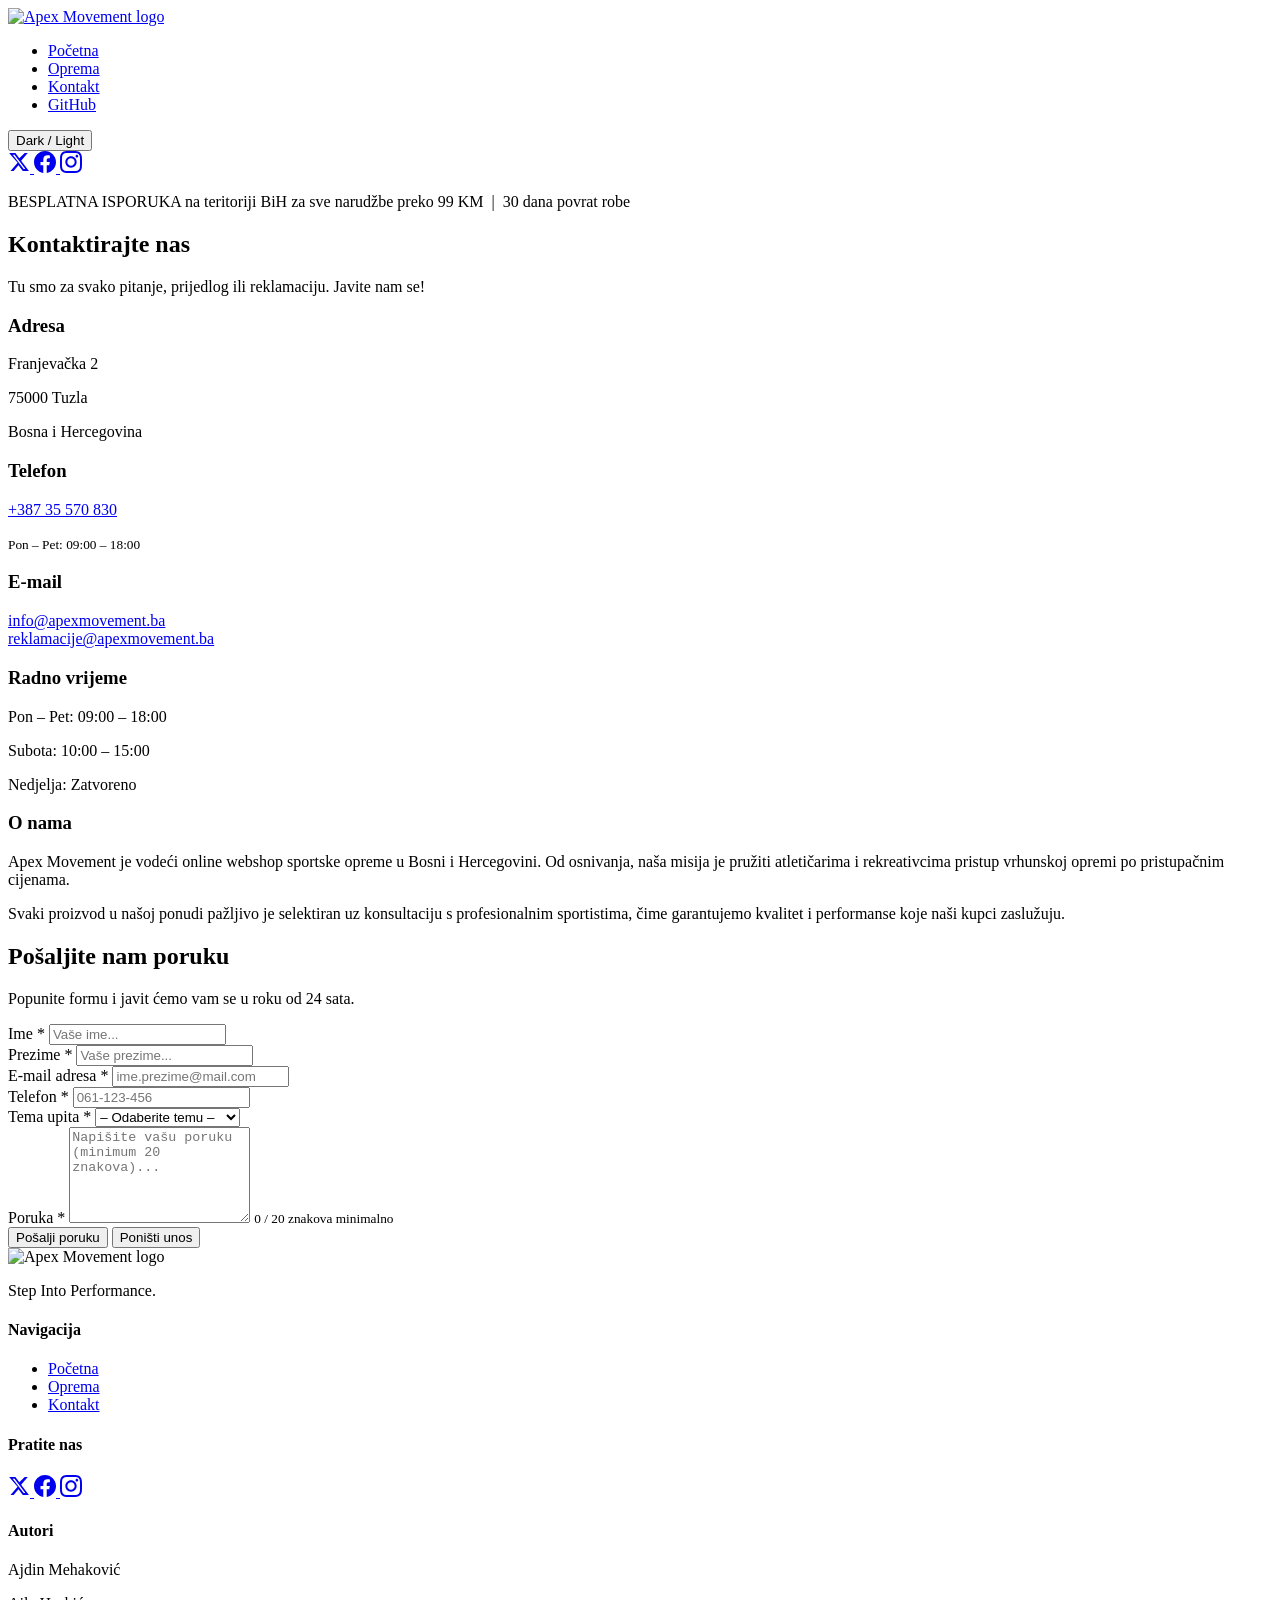
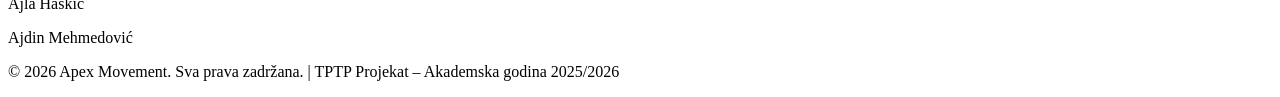
==== kontakt.html @ 9905484f "dodana kontakt stranica, ubacio sam footer, forma koja ce se rijesiti js-om, info panel" ====
<!DOCTYPE html>
<html lang="bs">
  <head>
    <meta charset="UTF-8" />
    <meta name="viewport" content="width=device-width, initial-scale=1.0" />
    <title>Kontakt – Apex Movement</title>
    <link rel="stylesheet" href="css/tptpstil.css" />
    <link href="https://fonts.googleapis.com/css2?family=Barlow+Condensed:wght@400;600;700;900&family=Barlow:wght@300;400;500&display=swap" rel="stylesheet" />
  </head>
  <body>

    <!-- ===== HEADER ===== -->
<header class="zaglavlje">
  <div class="logo">
    <a href="index.html">
      <img src="slike/logo_apex.png" alt="Apex Movement logo" />
    </a>
  </div>
  <nav class="glavni-meni" aria-label="Glavna navigacija">
    <ul>
      <li><a href="index.html">Početna</a></li>
      <li><a href="sadrzaj.html">Oprema</a></li>
      <li><a href="kontakt.html" class="aktivan">Kontakt</a></li>
      <li><a href="https://github.com/username/GrupaX-TPTP-2026" target="_blank" rel="noopener" class="github-link">GitHub</a></li>
    </ul>
  </nav>
  <div class="zaglavlje-desno">
    <button id="dark-mode-toggle" aria-label="Prebaci tamni/svjetli mod">Dark / Light</button>
    <div class="social">
  <a href="https://twitter.com" target="_blank" rel="noopener" aria-label="Twitter">
    <svg width="22" height="22" viewBox="0 0 24 24" fill="currentColor"><path d="M18.244 2.25h3.308l-7.227 8.26 8.502 11.24H16.17l-4.714-6.231-5.401 6.231H2.744l7.733-8.835L1.254 2.25H8.08l4.259 5.629L18.244 2.25zm-1.161 17.52h1.833L7.084 4.126H5.117z"/></svg>
  </a>
  <a href="https://www.facebook.com" target="_blank" rel="noopener" aria-label="Facebook">
    <svg width="22" height="22" viewBox="0 0 24 24" fill="currentColor"><path d="M24 12.073C24 5.405 18.627 0 12 0S0 5.405 0 12.073C0 18.1 4.388 23.094 10.125 24v-8.437H7.078v-3.49h3.047V9.41c0-3.025 1.792-4.697 4.533-4.697 1.312 0 2.686.236 2.686.236v2.97h-1.513c-1.491 0-1.956.93-1.956 1.886v2.267h3.328l-.532 3.49h-2.796V24C19.612 23.094 24 18.1 24 12.073z"/></svg>
  </a>
  <a href="https://www.instagram.com" target="_blank" rel="noopener" aria-label="Instagram">
    <svg width="22" height="22" viewBox="0 0 24 24" fill="currentColor"><path d="M12 2.163c3.204 0 3.584.012 4.85.07 3.252.148 4.771 1.691 4.919 4.919.058 1.265.069 1.645.069 4.849 0 3.205-.012 3.584-.069 4.849-.149 3.225-1.664 4.771-4.919 4.919-1.266.058-1.644.07-4.85.07-3.204 0-3.584-.012-4.849-.07-3.26-.149-4.771-1.699-4.919-4.92-.058-1.265-.07-1.644-.07-4.849 0-3.204.013-3.583.07-4.849.149-3.227 1.664-4.771 4.919-4.919 1.266-.057 1.645-.069 4.849-.069zm0-2.163c-3.259 0-3.667.014-4.947.072-4.358.2-6.78 2.618-6.98 6.98-.059 1.281-.073 1.689-.073 4.948 0 3.259.014 3.668.072 4.948.2 4.358 2.618 6.78 6.98 6.98 1.281.058 1.689.072 4.948.072 3.259 0 3.668-.014 4.948-.072 4.354-.2 6.782-2.618 6.979-6.98.059-1.28.073-1.689.073-4.948 0-3.259-.014-3.667-.072-4.947-.196-4.354-2.617-6.78-6.979-6.98-1.281-.059-1.69-.073-4.949-.073zm0 5.838c-3.403 0-6.162 2.759-6.162 6.162s2.759 6.163 6.162 6.163 6.162-2.759 6.162-6.163c0-3.403-2.759-6.162-6.162-6.162zm0 10.162c-2.209 0-4-1.79-4-4 0-2.209 1.791-4 4-4s4 1.791 4 4c0 2.21-1.791 4-4 4zm6.406-11.845c-.796 0-1.441.645-1.441 1.44s.645 1.44 1.441 1.44c.795 0 1.439-.645 1.439-1.44s-.644-1.44-1.439-1.44z"/></svg>
  </a>
</div>
  </div>
</header>

    <div class="isporuka">
      <p>BESPLATNA ISPORUKA na teritoriji BiH za sve narudžbe preko 99 KM &nbsp;|&nbsp; 30 dana povrat robe</p>
    </div>

    <!-- ===== KONTAKT STRANICA ===== -->
    <main class="kontakt-main" aria-label="Kontakt stranica">

      <section class="kontakt-hero">
        <h1>Kontaktirajte nas</h1>
        <p>Tu smo za svako pitanje, prijedlog ili reklamaciju. Javite nam se!</p>
      </section>

      <div class="kontakt-sadrzaj">

        <!-- Info panel -->
        <aside class="kontakt-info" aria-label="Informacije o kontaktu">
          <div class="info-blok">
            <h3>Adresa</h3>
            <p>Franjevačka 2</p>
            <p>75000 Tuzla</p>
            <p>Bosna i Hercegovina</p>
          </div>
          <div class="info-blok">
            <h3>Telefon</h3>
            <p><a href="tel:+38735570830">+387 35 570 830</a></p>
            <p><small>Pon – Pet: 09:00 – 18:00</small></p>
          </div>
          <div class="info-blok">
            <h3>E-mail</h3>
            <a href="mailto:info@apexmovement.ba">info@apexmovement.ba</a><br />
            <a href="mailto:reklamacije@apexmovement.ba">reklamacije@apexmovement.ba</a>
          </div>
          <div class="info-blok">
            <h3>Radno vrijeme</h3>
            <p>Pon – Pet: 09:00 – 18:00</p>
            <p>Subota: 10:00 – 15:00</p>
            <p>Nedjelja: Zatvoreno</p>
          </div>

          <!-- O nama -->
          <div class="info-blok o-nama-blok">
            <h3>O nama</h3>
            <p>
              Apex Movement je vodeći online webshop sportske opreme u Bosni i Hercegovini. Od osnivanja, naša misija je pružiti atletičarima i rekreativcima pristup vrhunskoj opremi po pristupačnim cijenama.
            </p>
            <p>
              Svaki proizvod u našoj ponudi pažljivo je selektiran uz konsultaciju s profesionalnim sportistima, čime garantujemo kvalitet i performanse koje naši kupci zaslužuju.
            </p>
          </div>
        </aside>

        <!-- FORMA -->
        <section class="kontakt-forma-sekcija" aria-label="Kontakt forma">
          <h2>Pošaljite nam poruku</h2>
          <p>Popunite formu i javit ćemo vam se u roku od 24 sata.</p>

          <!-- Poruka o uspjehu (skrivena na početku) -->
          <div id="uspjesna-poruka" class="uspjesna-poruka" style="display:none;" role="alert" aria-live="polite">
            <span>✅</span>
            <p id="uspjesna-tekst"></p>
          </div>

          <div class="forma-wrapper">
            <!-- IME -->
            <div class="forma-polje">
              <label for="ime">Ime <span class="obavezno">*</span></label>
              <input
                type="text"
                id="ime"
                name="ime"
                placeholder="Vaše ime..."
                autocomplete="given-name"
              />
              <span class="greska-poruka" id="ime-greska" role="alert"></span>
            </div>

            <!-- PREZIME -->
            <div class="forma-polje">
              <label for="prezime">Prezime <span class="obavezno">*</span></label>
              <input
                type="text"
                id="prezime"
                name="prezime"
                placeholder="Vaše prezime..."
                autocomplete="family-name"
              />
              <span class="greska-poruka" id="prezime-greska" role="alert"></span>
            </div>

            <!-- EMAIL -->
            <div class="forma-polje">
              <label for="email">E-mail adresa <span class="obavezno">*</span></label>
              <input
                type="text"
                id="email"
                name="email"
                placeholder="ime.prezime@mail.com"
                autocomplete="email"
              />
              <span class="greska-poruka" id="email-greska" role="alert"></span>
            </div>

            <!-- TELEFON -->
            <div class="forma-polje">
              <label for="telefon">Telefon <span class="obavezno">*</span></label>
              <input
                type="text"
                id="telefon"
                name="telefon"
                placeholder="061-123-456"
                autocomplete="tel"
              />
              <span class="greska-poruka" id="telefon-greska" role="alert"></span>
            </div>

            <!-- DROPDOWN – TEMA UPITA -->
            <div class="forma-polje">
              <label for="tema">Tema upita <span class="obavezno">*</span></label>
              <select id="tema" name="tema">
                <option value="">– Odaberite temu –</option>
                <option value="narudzba">Pitanje o narudžbi</option>
                <option value="reklamacija">Reklamacija</option>
                <option value="dostava">Informacije o dostavi</option>
                <option value="povrat">Povrat robe</option>
                <option value="proizvod">Pitanje o proizvodu</option>
                <option value="ostalo">Ostalo</option>
              </select>
              <span class="greska-poruka" id="tema-greska" role="alert"></span>
            </div>

            <!-- TEXTAREA – PORUKA -->
            <div class="forma-polje forma-polje-full">
              <label for="poruka">Poruka <span class="obavezno">*</span></label>
              <textarea
                id="poruka"
                name="poruka"
                placeholder="Napišite vašu poruku (minimum 20 znakova)..."
                rows="6"
              ></textarea>
              <span class="greska-poruka" id="poruka-greska" role="alert"></span>
              <small id="poruka-brojac" class="poruka-brojac">0 / 20 znakova minimalno</small>
            </div>

            <!-- DUGMAD -->
            <div class="forma-dugmad">
              <button type="button" id="btn-posalji" class="btn-primarni">Pošalji poruku</button>
              <button type="button" id="btn-reset" class="btn-sekundarni">Poništi unos</button>
            </div>
          </div>
        </section>

      </div><!-- /kontakt-sadrzaj -->
    </main>

    <!-- ===== FOOTER ===== -->
    <footer class="podnozje">
      <div class="podnozje-sadrzaj">
        <div class="podnozje-logo">
          <img src="slike/logo_apex.png" alt="Apex Movement logo" />
          <p>Step Into Performance.</p>
        </div>
        <div class="podnozje-nav">
          <h4>Navigacija</h4>
          <ul>
            <li><a href="index.html">Početna</a></li>
            <li><a href="sadrzaj.html">Oprema</a></li>
            <li><a href="kontakt.html">Kontakt</a></li>
          </ul>
        </div>
        <div class="podnozje-social">
          <h4>Pratite nas</h4>
         <div class="social">
  <a href="https://twitter.com" target="_blank" rel="noopener" aria-label="Twitter">
    <svg width="22" height="22" viewBox="0 0 24 24" fill="currentColor"><path d="M18.244 2.25h3.308l-7.227 8.26 8.502 11.24H16.17l-4.714-6.231-5.401 6.231H2.744l7.733-8.835L1.254 2.25H8.08l4.259 5.629L18.244 2.25zm-1.161 17.52h1.833L7.084 4.126H5.117z"/></svg>
  </a>
  <a href="https://www.facebook.com" target="_blank" rel="noopener" aria-label="Facebook">
    <svg width="22" height="22" viewBox="0 0 24 24" fill="currentColor"><path d="M24 12.073C24 5.405 18.627 0 12 0S0 5.405 0 12.073C0 18.1 4.388 23.094 10.125 24v-8.437H7.078v-3.49h3.047V9.41c0-3.025 1.792-4.697 4.533-4.697 1.312 0 2.686.236 2.686.236v2.97h-1.513c-1.491 0-1.956.93-1.956 1.886v2.267h3.328l-.532 3.49h-2.796V24C19.612 23.094 24 18.1 24 12.073z"/></svg>
  </a>
  <a href="https://www.instagram.com" target="_blank" rel="noopener" aria-label="Instagram">
    <svg width="22" height="22" viewBox="0 0 24 24" fill="currentColor"><path d="M12 2.163c3.204 0 3.584.012 4.85.07 3.252.148 4.771 1.691 4.919 4.919.058 1.265.069 1.645.069 4.849 0 3.205-.012 3.584-.069 4.849-.149 3.225-1.664 4.771-4.919 4.919-1.266.058-1.644.07-4.85.07-3.204 0-3.584-.012-4.849-.07-3.26-.149-4.771-1.699-4.919-4.92-.058-1.265-.07-1.644-.07-4.849 0-3.204.013-3.583.07-4.849.149-3.227 1.664-4.771 4.919-4.919 1.266-.057 1.645-.069 4.849-.069zm0-2.163c-3.259 0-3.667.014-4.947.072-4.358.2-6.78 2.618-6.98 6.98-.059 1.281-.073 1.689-.073 4.948 0 3.259.014 3.668.072 4.948.2 4.358 2.618 6.78 6.98 6.98 1.281.058 1.689.072 4.948.072 3.259 0 3.668-.014 4.948-.072 4.354-.2 6.782-2.618 6.979-6.98.059-1.28.073-1.689.073-4.948 0-3.259-.014-3.667-.072-4.947-.196-4.354-2.617-6.78-6.979-6.98-1.281-.059-1.69-.073-4.949-.073zm0 5.838c-3.403 0-6.162 2.759-6.162 6.162s2.759 6.163 6.162 6.163 6.162-2.759 6.162-6.163c0-3.403-2.759-6.162-6.162-6.162zm0 10.162c-2.209 0-4-1.79-4-4 0-2.209 1.791-4 4-4s4 1.791 4 4c0 2.21-1.791 4-4 4zm6.406-11.845c-.796 0-1.441.645-1.441 1.44s.645 1.44 1.441 1.44c.795 0 1.439-.645 1.439-1.44s-.644-1.44-1.439-1.44z"/></svg>
  </a>
</div>
        </div>
       <div class="podnozje-autori">
          <h4>Autori</h4>
          <p>Ajdin Mehaković</p>
          <p>Ajla Haskić</p>
          <p>Ajdin Mehmedović</p>
        </div>
      </div>
      <div class="podnozje-bottom">
        <p>© 2026 Apex Movement. Sva prava zadržana. | TPTP Projekat – Akademska godina 2025/2026</p>
      </div>
    </footer>

    <script src="js/tptpskripte.js"></script>
  </body>
</html>
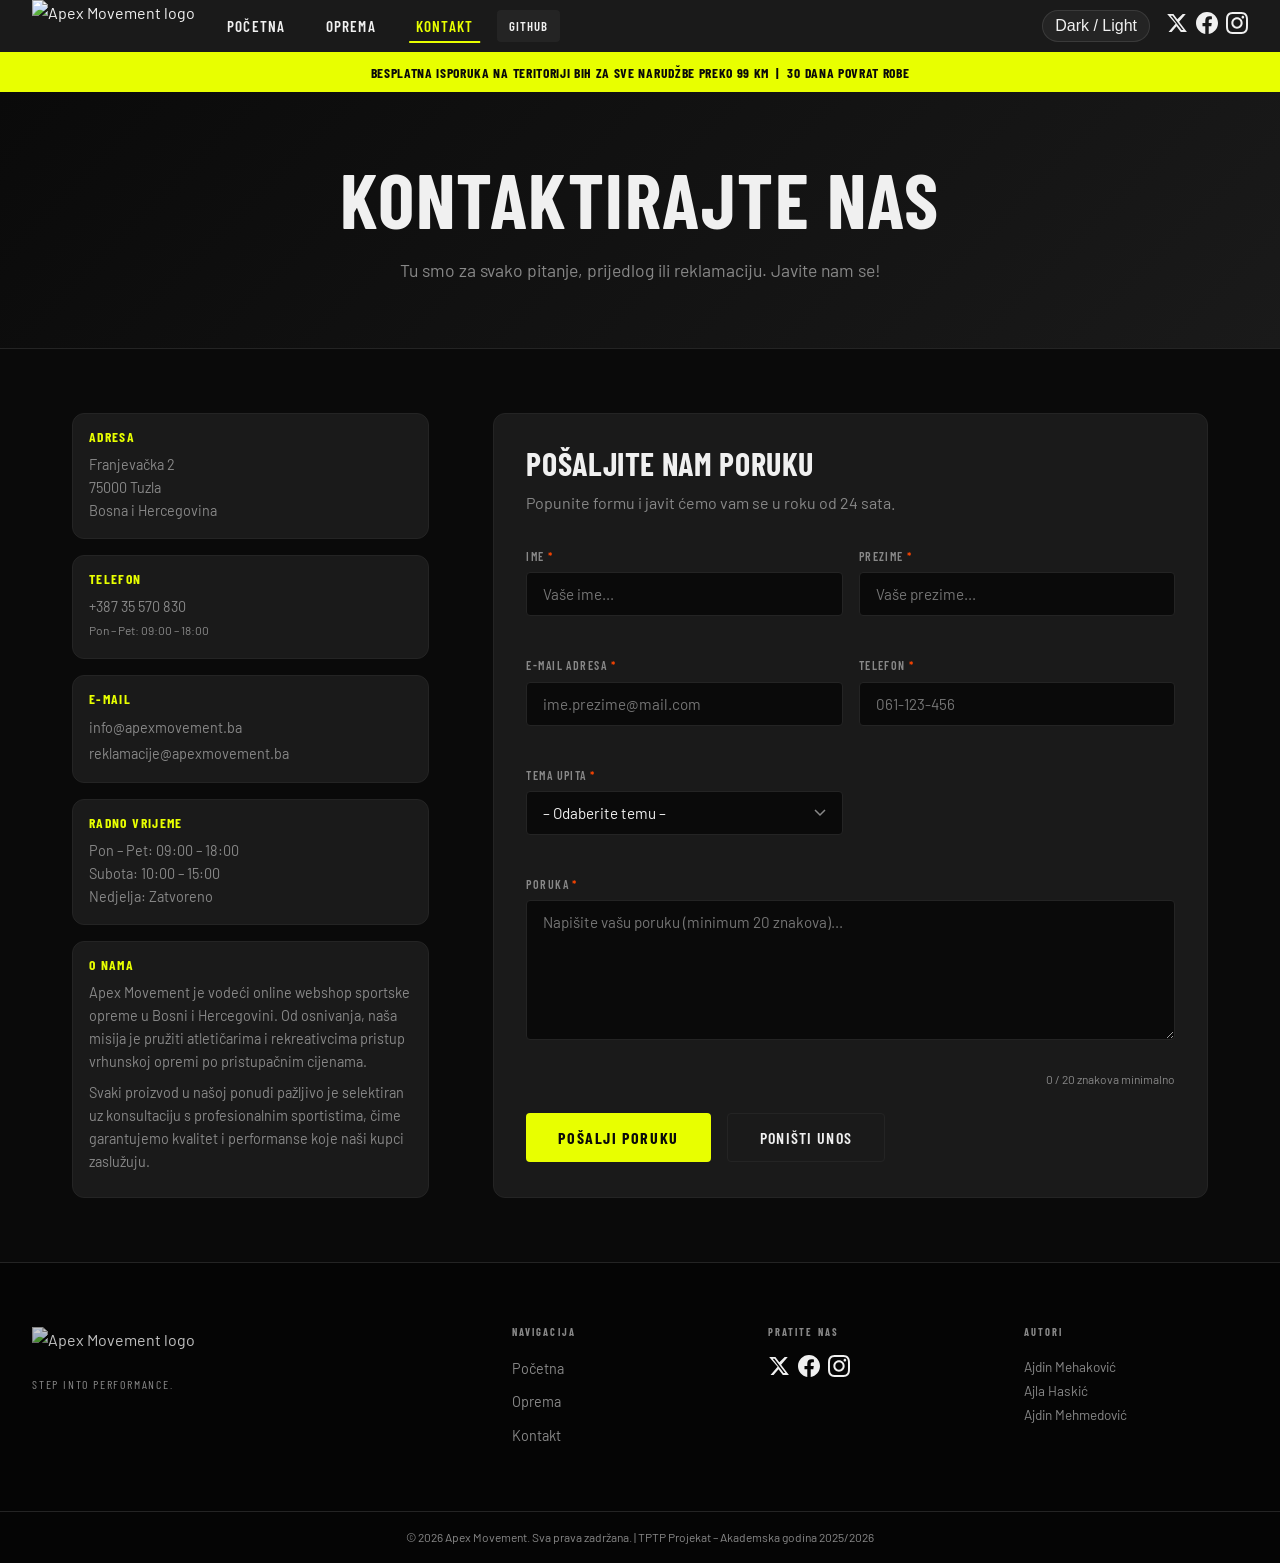
==== commit 19fefe8b: "dodan link na github repozitorij i popravljen link na kontatk page, zamijenjen kontakti u kontakt.ht" ====
--- a/kontakt.html
+++ b/kontakt.html
@@ -21,8 +21,9 @@
       <li><a href="index.html">Početna</a></li>
       <li><a href="sadrzaj.html">Oprema</a></li>
       <li><a href="kontakt.html" class="aktivan">Kontakt</a></li>
-      <li><a href="https://github.com/username/GrupaX-TPTP-2026" target="_blank" rel="noopener" class="github-link">GitHub</a></li>
-    </ul>
+      <li><a href="https://github.com/ajdinmehakovic-cpu/Grupa7_TPTP_projekat" target="_blank" rel="noopener"
+            class="github-link">GitHub</a></li>
+      </ul>
   </nav>
   <div class="zaglavlje-desno">
     <button id="dark-mode-toggle" aria-label="Prebaci tamni/svjetli mod">Dark / Light</button>
--- a/css/tptpstil.css
+++ b/css/tptpstil.css
@@ -0,0 +1,1580 @@
+/* =============================================
+   APEX MOVEMENT – tptpstil.css
+   Autor CSS-a: Ajla Haskić
+   ============================================= */
+
+/* ===== CSS VARIJABLE (Custom Properties) ===== */
+:root {
+  --boja-primarna: #e8ff00;
+  /* neonsko žuta – akcent */
+  --boja-tamna: #0a0a0a;
+  /* skoro crna – pozadina */
+  --boja-srednja: #1a1a1a;
+  /* tamno siva – kartice */
+  --boja-povrsina: #242424;
+  /* siva – border, elementi */
+  --boja-tekst: #f0f0f0;
+  /* skoro bijela – glavni tekst */
+  --boja-tekst-slabi: #888888;
+  /* siva – sekundarni tekst */
+  --boja-akcent2: #ff4500;
+  /* narandžasta – akcija, popust */
+  --boja-uspjeh: #22c55e;
+  /* zelena – uspješna poruka */
+  --boja-greska: #ef4444;
+  /* crvena – greška */
+
+  --font-naslov: 'Barlow Condensed', sans-serif;
+  --font-tekst: 'Barlow', sans-serif;
+
+  --razmak-mali: 8px;
+  --razmak-srednji: 16px;
+  --razmak-veliki: 32px;
+  --razmak-xlarge: 64px;
+
+  --radius: 4px;
+  --radius-veliki: 12px;
+  --tranzicija: 0.25s ease;
+  --sjena: 0 4px 24px rgba(0, 0, 0, 0.4);
+}
+
+/* ===== DARK MODE varijable (default je dark) ===== */
+/* Light mode se aktivira JS toggleom */
+body.light-mode {
+  --boja-tamna: #f5f5f0;
+  --boja-srednja: #ffffff;
+  --boja-povrsina: #e0e0d8;
+  --boja-tekst: #111111;
+  --boja-tekst-slabi: #555555;
+  --sjena: 0 4px 24px rgba(0, 0, 0, 0.1);
+}
+
+/* ===== RESET & BASE ===== */
+*,
+*::before,
+*::after {
+  box-sizing: border-box;
+  margin: 0;
+  padding: 0;
+}
+
+html {
+  scroll-behavior: smooth;
+  /* Smooth scroll za bookmark navigaciju */
+}
+
+body {
+  font-family: var(--font-tekst);
+  background-color: var(--boja-tamna);
+  color: var(--boja-tekst);
+  line-height: 1.6;
+  transition: background-color var(--tranzicija), color var(--tranzicija);
+}
+
+img {
+  max-width: 100%;
+  height: auto;
+  display: block;
+}
+
+a {
+  color: inherit;
+  text-decoration: none;
+}
+
+ul {
+  list-style: none;
+}
+
+h1,
+h2,
+h3,
+h4,
+h5,
+h6 {
+  font-family: var(--font-naslov);
+  line-height: 1.1;
+  text-transform: uppercase;
+  letter-spacing: 0.02em;
+}
+
+/* ===== LOADING ANIMACIJA ===== */
+@keyframes fadeInUp {
+  from {
+    opacity: 0;
+    transform: translateY(30px);
+  }
+
+  to {
+    opacity: 1;
+    transform: translateY(0);
+  }
+}
+
+@keyframes pulse {
+
+  0%,
+  100% {
+    opacity: 1;
+  }
+
+  50% {
+    opacity: 0.5;
+  }
+}
+
+@keyframes slideIn {
+  from {
+    transform: translateX(-100%);
+    opacity: 0;
+  }
+
+  to {
+    transform: translateX(0);
+    opacity: 1;
+  }
+}
+
+@keyframes brojacRast {
+  from {
+    transform: scale(0.8);
+    opacity: 0;
+  }
+
+  to {
+    transform: scale(1);
+    opacity: 1;
+  }
+}
+
+/* ===== HEADER / ZAGLAVLJE ===== */
+.zaglavlje {
+  background-color: var(--boja-srednja);
+  border-bottom: 2px solid var(--boja-primarna);
+  display: flex;
+  align-items: center;
+  justify-content: space-between;
+  padding: 0 var(--razmak-veliki);
+  position: sticky;
+  top: 0;
+  z-index: 100;
+  gap: var(--razmak-srednji);
+  transition: background-color var(--tranzicija);
+}
+
+.logo img {
+  height: 52px;
+  width: auto;
+  transition: transform var(--tranzicija);
+}
+
+.logo img:hover {
+  transform: scale(1.05);
+}
+
+/* ===== GLAVNA NAVIGACIJA ===== */
+.glavni-meni ul {
+  display: flex;
+  align-items: center;
+  gap: var(--razmak-mali);
+}
+
+.glavni-meni a {
+  font-family: var(--font-naslov);
+  font-size: 0.95rem;
+  font-weight: 600;
+  letter-spacing: 0.08em;
+  text-transform: uppercase;
+  padding: 8px 16px;
+  border-radius: var(--radius);
+  color: var(--boja-tekst);
+  transition: color var(--tranzicija), background-color var(--tranzicija);
+  position: relative;
+}
+
+.glavni-meni a::after {
+  content: '';
+  position: absolute;
+  bottom: 0;
+  left: 50%;
+  transform: translateX(-50%);
+  width: 0;
+  height: 2px;
+  background: var(--boja-primarna);
+  transition: width var(--tranzicija);
+}
+
+.glavni-meni a:hover::after,
+.glavni-meni a.aktivan::after {
+  width: 80%;
+}
+
+.glavni-meni a:hover {
+  color: var(--boja-primarna);
+}
+
+.glavni-meni a.aktivan {
+  color: var(--boja-primarna);
+}
+.github-link {
+  display: inline-flex; 
+  align-items: center;
+  gap: 6px;
+  background: var(--boja-povrsina, #333);
+  padding: 6px 12px !important;
+  border-radius: var(--radius, 8px) !important;
+  font-size: 0.8rem !important;
+  text-decoration: none !important; /* Skida podvlačenje */
+  color: inherit; /* Uzima boju teksta od roditelja */
+  cursor: pointer !important;
+  position: relative;
+  z-index: 10;
+}
+
+.github-link:hover {
+  background: var(--boja-primarna, #ffcc00) !important;
+  color: var(--boja-tamna, #000) !important;
+  transition: 0.3s; /* Da ljepše izgleda */
+}
+
+/* ===== ZAGLAVLJE DESNO (dark mode + social) ===== */
+.zaglavlje-desno {
+  display: flex;
+  align-items: center;
+  gap: var(--razmak-srednji);
+  margin-left: auto;
+}
+
+/* Dark mode toggle */
+#dark-mode-toggle {
+  background: var(--boja-povrsina);
+  border: 1px solid rgba(255, 255, 255, 0.1);
+  color: var(--boja-tekst);
+  padding: 6px 12px;
+  border-radius: 20px;
+  cursor: pointer;
+  font-size: 1rem;
+  transition: background var(--tranzicija), transform var(--tranzicija);
+  display: flex;
+  align-items: center;
+  gap: 4px;
+}
+
+#dark-mode-toggle:hover {
+  background: var(--boja-primarna);
+  transform: scale(1.05);
+}
+
+body:not(.light-mode) .ikona-sunce {
+  display: none;
+}
+
+body.light-mode .ikona-mjesec {
+  display: none;
+}
+
+.social {
+  display: flex;
+  align-items: center;
+  gap: 8px;
+}
+
+.social img {
+  width: 28px;
+  height: 28px;
+  object-fit: contain;
+  filter: grayscale(0.5);
+  transition: filter var(--tranzicija), transform var(--tranzicija);
+}
+
+.social img:hover {
+  filter: none;
+  transform: scale(1.15);
+}
+
+/* ===== ISPORUKA BANNER ===== */
+.isporuka {
+  background: var(--boja-primarna);
+  color: var(--boja-tamna);
+  text-align: center;
+  padding: 8px var(--razmak-veliki);
+  font-family: var(--font-naslov);
+  font-weight: 700;
+  font-size: 0.85rem;
+  letter-spacing: 0.05em;
+  text-transform: uppercase;
+}
+
+/* ===== HERO SEKCIJA ===== */
+.hero {
+  background: linear-gradient(135deg, var(--boja-tamna) 0%, #111111 60%, #1a1500 100%);
+  border-bottom: 1px solid var(--boja-povrsina);
+  padding: var(--razmak-xlarge) var(--razmak-veliki);
+  min-height: 420px;
+  display: flex;
+  align-items: center;
+  position: relative;
+  overflow: hidden;
+  animation: fadeInUp 0.8s ease both;
+}
+
+.hero::before {
+  content: 'APEX';
+  position: absolute;
+  right: -20px;
+  top: 50%;
+  transform: translateY(-50%);
+  font-family: var(--font-naslov);
+  font-size: 20rem;
+  font-weight: 900;
+  color: rgba(232, 255, 0, 0.04);
+  pointer-events: none;
+  user-select: none;
+  letter-spacing: -0.05em;
+}
+
+.hero-tag {
+  display: inline-block;
+  background: var(--boja-primarna);
+  color: var(--boja-tamna);
+  font-family: var(--font-naslov);
+  font-weight: 700;
+  font-size: 0.75rem;
+  letter-spacing: 0.15em;
+  text-transform: uppercase;
+  padding: 4px 12px;
+  border-radius: 2px;
+  margin-bottom: var(--razmak-srednji);
+}
+
+.hero h1 {
+  font-size: clamp(4rem, 10vw, 9rem);
+  font-weight: 900;
+  line-height: 0.9;
+  margin-bottom: var(--razmak-srednji);
+  color: var(--boja-tekst);
+}
+
+.hero h1 em {
+  color: var(--boja-primarna);
+  font-style: normal;
+  display: block;
+}
+
+.hero p {
+  color: var(--boja-tekst-slabi);
+  font-size: 1.1rem;
+  margin-bottom: var(--razmak-veliki);
+  max-width: 400px;
+}
+
+/* ===== DUGMAD ===== */
+.btn-primarni {
+  display: inline-block;
+  background: var(--boja-primarna);
+  color: var(--boja-tamna);
+  font-family: var(--font-naslov);
+  font-weight: 700;
+  font-size: 1rem;
+  letter-spacing: 0.1em;
+  text-transform: uppercase;
+  padding: 14px 32px;
+  border-radius: var(--radius);
+  border: none;
+  cursor: pointer;
+  transition: background var(--tranzicija), transform var(--tranzicija), box-shadow var(--tranzicija);
+}
+
+.btn-primarni:hover {
+  background: #d4e800;
+  transform: translateY(-2px);
+  box-shadow: 0 8px 24px rgba(232, 255, 0, 0.3);
+}
+
+.btn-sekundarni {
+  display: inline-block;
+  background: transparent;
+  color: var(--boja-tekst);
+  font-family: var(--font-naslov);
+  font-weight: 600;
+  font-size: 1rem;
+  letter-spacing: 0.08em;
+  text-transform: uppercase;
+  padding: 14px 32px;
+  border-radius: var(--radius);
+  border: 1px solid var(--boja-povrsina);
+  cursor: pointer;
+  transition: border-color var(--tranzicija), color var(--tranzicija), transform var(--tranzicija);
+}
+
+.btn-sekundarni:hover {
+  border-color: var(--boja-tekst-slabi);
+  color: var(--boja-primarna);
+  transform: translateY(-2px);
+}
+
+/* ===== GLAVNI SADRŽAJ LAYOUT (Flexbox) ===== */
+.glavni-sadrzaj {
+  display: flex;
+  gap: 0;
+  align-items: flex-start;
+  max-width: 1600px;
+  margin: 0 auto;
+}
+
+/* ===== SEKUNDARNA NAVIGACIJA (lijevo) ===== */
+.sekundarna-nav {
+  width: 220px;
+  min-width: 220px;
+  background: var(--boja-srednja);
+  border-right: 1px solid var(--boja-povrsina);
+  padding: var(--razmak-veliki) var(--razmak-srednji);
+  position: sticky;
+  top: 80px;
+  max-height: calc(100vh - 80px);
+  overflow-y: auto;
+}
+
+.sekundarna-nav h3 {
+  font-size: 0.7rem;
+  color: var(--boja-tekst-slabi);
+  letter-spacing: 0.2em;
+  margin-bottom: var(--razmak-srednji);
+  padding-bottom: 8px;
+  border-bottom: 1px solid var(--boja-povrsina);
+}
+
+.sekundarna-nav ul {
+  display: flex;
+  flex-direction: column;
+  gap: 4px;
+}
+
+/* Filter dugmad */
+.filter-btn {
+  width: 100%;
+  text-align: left;
+  background: transparent;
+  border: none;
+  color: var(--boja-tekst-slabi);
+  font-family: var(--font-tekst);
+  font-size: 0.9rem;
+  padding: 8px 12px;
+  border-radius: var(--radius);
+  cursor: pointer;
+  transition: background var(--tranzicija), color var(--tranzicija);
+  position: relative;
+}
+
+.filter-btn::before {
+  content: '';
+  position: absolute;
+  left: 0;
+  top: 50%;
+  transform: translateY(-50%);
+  width: 0;
+  height: 60%;
+  background: var(--boja-primarna);
+  border-radius: 0 2px 2px 0;
+  transition: width var(--tranzicija);
+}
+
+.filter-btn:hover {
+  background: var(--boja-povrsina);
+  color: var(--boja-tekst);
+}
+
+.filter-btn.aktivan-filter {
+  background: rgba(232, 255, 0, 0.1);
+  color: var(--boja-primarna);
+  font-weight: 600;
+}
+
+.filter-btn.aktivan-filter::before {
+  width: 3px;
+}
+
+/* Statistika box */
+.statistika-box {
+  margin-top: var(--razmak-veliki);
+  background: var(--boja-povrsina);
+  border-radius: var(--radius-veliki);
+  padding: var(--razmak-srednji);
+  text-align: center;
+}
+
+.statistika-box h4 {
+  font-size: 0.65rem;
+  color: var(--boja-tekst-slabi);
+  letter-spacing: 0.15em;
+  margin-bottom: var(--razmak-mali);
+  text-transform: uppercase;
+}
+
+.stat-brojac {
+  font-family: var(--font-naslov);
+  font-size: 2.5rem;
+  font-weight: 900;
+  color: var(--boja-primarna);
+  line-height: 1;
+  animation: brojacRast 0.5s ease both;
+}
+
+.stat-label {
+  font-size: 0.75rem;
+  color: var(--boja-tekst-slabi);
+  margin-bottom: var(--razmak-srednji);
+}
+
+.stat-item {
+  display: flex;
+  flex-direction: column;
+  margin-top: 8px;
+  padding-top: 8px;
+  border-top: 1px solid rgba(255, 255, 255, 0.05);
+}
+
+.stat-item span {
+  font-family: var(--font-naslov);
+  font-size: 1.4rem;
+  font-weight: 700;
+  color: var(--boja-tekst);
+}
+
+.stat-item small {
+  font-size: 0.7rem;
+  color: var(--boja-tekst-slabi);
+}
+
+/* ===== MAIN SADRŽAJ ===== */
+.main-sadrzaj {
+  flex: 1;
+  padding: var(--razmak-veliki);
+  min-width: 0;
+}
+
+.kartice-zaglavlje {
+  display: flex;
+  justify-content: space-between;
+  align-items: baseline;
+  margin-bottom: var(--razmak-veliki);
+}
+
+.kartice-zaglavlje h2 {
+  font-size: 2rem;
+}
+
+#broj-prikazanih {
+  font-size: 0.85rem;
+  color: var(--boja-tekst-slabi);
+}
+
+/* ===== KARTICE GRID (CSS Grid) ===== */
+.kartice-grid {
+  display: grid;
+  grid-template-columns: repeat(3, 1fr);
+  gap: var(--razmak-srednji);
+}
+
+/* ===== KARTICA ===== */
+.kartica {
+  background: var(--boja-srednja);
+  border: 1px solid var(--boja-povrsina);
+  border-radius: var(--radius-veliki);
+  overflow: hidden;
+  transition: transform var(--tranzicija), box-shadow var(--tranzicija), border-color var(--tranzicija);
+  animation: fadeInUp 0.4s ease both;
+}
+
+.kartica:hover {
+  transform: translateY(-6px);
+  box-shadow: var(--sjena), 0 0 0 1px var(--boja-primarna);
+  border-color: var(--boja-primarna);
+}
+
+.kartica-slika {
+  position: relative;
+  overflow: hidden;
+  aspect-ratio: 4/3;
+  background: var(--boja-povrsina);
+}
+
+.kartica-slika img {
+  width: 100%;
+  height: 100%;
+  object-fit: cover;
+  transition: transform 0.4s ease;
+}
+
+.kartica:hover .kartica-slika img {
+  transform: scale(1.05);
+}
+
+.kartica-badge {
+  position: absolute;
+  top: 10px;
+  left: 10px;
+  background: var(--boja-primarna);
+  color: var(--boja-tamna);
+  font-family: var(--font-naslov);
+  font-weight: 700;
+  font-size: 0.7rem;
+  letter-spacing: 0.1em;
+  text-transform: uppercase;
+  padding: 3px 8px;
+  border-radius: 2px;
+}
+
+.kartica-badge.badge-akcija {
+  background: var(--boja-akcent2);
+  color: white;
+}
+
+.kartica-info {
+  padding: var(--razmak-srednji);
+}
+
+.kartica-kategorija {
+  font-size: 0.7rem;
+  font-weight: 600;
+  letter-spacing: 0.15em;
+  text-transform: uppercase;
+  color: var(--boja-primarna);
+  display: block;
+  margin-bottom: 6px;
+}
+
+.kartica-info h3 {
+  font-size: 1rem;
+  margin-bottom: 8px;
+  line-height: 1.3;
+  text-transform: none;
+}
+
+.kartica-info p {
+  font-size: 0.82rem;
+  color: var(--boja-tekst-slabi);
+  line-height: 1.5;
+  margin-bottom: var(--razmak-srednji);
+}
+
+.kartica-footer {
+  display: flex;
+  justify-content: space-between;
+  align-items: center;
+  gap: 8px;
+}
+
+.cijena {
+  font-family: var(--font-naslov);
+  font-size: 1.1rem;
+  color: var(--boja-tekst);
+}
+
+.cijena del {
+  color: var(--boja-tekst-slabi);
+  font-size: 0.85em;
+  margin-right: 4px;
+}
+
+.btn-kartica {
+  background: var(--boja-povrsina);
+  color: var(--boja-tekst);
+  font-family: var(--font-naslov);
+  font-size: 0.75rem;
+  font-weight: 600;
+  letter-spacing: 0.08em;
+  text-transform: uppercase;
+  padding: 6px 14px;
+  border-radius: var(--radius);
+  transition: background var(--tranzicija), color var(--tranzicija);
+  white-space: nowrap;
+}
+
+.btn-kartica:hover {
+  background: var(--boja-primarna);
+  color: var(--boja-tamna);
+}
+
+/* ===== ASIDE – Bočna sekcija ===== */
+.bocna-sekcija {
+  width: 280px;
+  min-width: 280px;
+  background: var(--boja-srednja);
+  border-left: 1px solid var(--boja-povrsina);
+  padding: var(--razmak-veliki) var(--razmak-srednji);
+}
+
+.aside-blok {
+  margin-bottom: var(--razmak-veliki);
+}
+
+.aside-blok h3 {
+  font-size: 0.8rem;
+  letter-spacing: 0.2em;
+  color: var(--boja-tekst-slabi);
+  margin-bottom: var(--razmak-srednji);
+  padding-bottom: 8px;
+  border-bottom: 1px solid var(--boja-povrsina);
+}
+
+.aside-blok p {
+  font-size: 0.85rem;
+  color: var(--boja-tekst-slabi);
+  margin-bottom: var(--razmak-mali);
+}
+
+.video-wrapper,
+.mapa-wrapper {
+  border-radius: var(--radius);
+  overflow: hidden;
+  border: 1px solid var(--boja-povrsina);
+}
+
+.video-wrapper iframe,
+.mapa-wrapper iframe {
+  width: 100%;
+  height: 180px;
+  display: block;
+}
+
+.partneri-lista {
+  display: flex;
+  flex-direction: column;
+  gap: var(--razmak-srednji);
+}
+
+.partneri-lista img {
+  max-height: 40px;
+  width: auto;
+  filter: grayscale(1) brightness(0.7);
+  transition: filter var(--tranzicija), transform var(--tranzicija);
+}
+
+.partneri-lista img:hover {
+  filter: none;
+  transform: scale(1.05);
+}
+
+/* ===== AUTORI SEKCIJA ===== */
+.autori-sekcija {
+  background: var(--boja-srednja);
+  border-top: 1px solid var(--boja-povrsina);
+  padding: var(--razmak-xlarge) var(--razmak-veliki);
+  text-align: center;
+}
+
+.autori-sekcija h2 {
+  font-size: 2.5rem;
+  margin-bottom: var(--razmak-veliki);
+}
+
+.autori-grid {
+  display: grid;
+  grid-template-columns: repeat(4, 1fr);
+  gap: var(--razmak-veliki);
+  max-width: 900px;
+  margin: 0 auto;
+}
+
+.autor-kartica {
+  display: flex;
+  flex-direction: column;
+  align-items: center;
+  gap: var(--razmak-mali);
+  transition: transform var(--tranzicija);
+}
+
+.autor-kartica:hover {
+  transform: translateY(-4px);
+}
+
+.autor-kartica img {
+  width: 100px;
+  height: 100px;
+  border-radius: 50%;
+  object-fit: cover;
+  border: 2px solid var(--boja-primarna);
+  margin: 0 auto;
+}
+
+.autor-kartica h4 {
+  font-size: 0.9rem;
+  text-transform: none;
+  color: var(--boja-tekst);
+}
+
+.autor-kartica span {
+  font-size: 0.75rem;
+  color: var(--boja-primarna);
+  letter-spacing: 0.1em;
+}
+
+/* ===== FOOTER ===== */
+.podnozje {
+  background: #050505;
+  border-top: 1px solid var(--boja-povrsina);
+}
+
+.podnozje-sadrzaj {
+  display: grid;
+  grid-template-columns: 2fr 1fr 1fr 1fr;
+  gap: var(--razmak-veliki);
+  padding: var(--razmak-xlarge) var(--razmak-veliki);
+  max-width: 1400px;
+  margin: 0 auto;
+}
+
+.podnozje-logo img {
+  height: 40px;
+  width: auto;
+  margin-bottom: var(--razmak-mali);
+  filter: brightness(0.8);
+}
+
+.podnozje-logo p {
+  font-family: var(--font-naslov);
+  font-size: 0.75rem;
+  color: var(--boja-tekst-slabi);
+  letter-spacing: 0.15em;
+  text-transform: uppercase;
+}
+
+.podnozje-nav h4,
+.podnozje-social h4,
+.podnozje-autori h4 {
+  font-size: 0.65rem;
+  letter-spacing: 0.2em;
+  color: var(--boja-tekst-slabi);
+  margin-bottom: var(--razmak-srednji);
+  text-transform: uppercase;
+}
+
+.podnozje-nav ul {
+  display: flex;
+  flex-direction: column;
+  gap: 8px;
+}
+
+.podnozje-nav a {
+  font-size: 0.9rem;
+  color: var(--boja-tekst-slabi);
+  transition: color var(--tranzicija);
+}
+
+.podnozje-nav a:hover {
+  color: var(--boja-primarna);
+}
+
+.social-ikonice {
+  display: flex;
+  gap: var(--razmak-mali);
+}
+
+.social-ikonice img {
+  width: 24px;
+  height: 24px;
+  filter: grayscale(1) brightness(0.6);
+  transition: filter var(--tranzicija), transform var(--tranzicija);
+}
+
+.social-ikonice img:hover {
+  filter: none;
+  transform: scale(1.15);
+}
+
+.podnozje-autori p {
+  font-size: 0.85rem;
+  color: var(--boja-tekst-slabi);
+  line-height: 1.8;
+}
+
+.podnozje-bottom {
+  border-top: 1px solid var(--boja-povrsina);
+  padding: var(--razmak-srednji) var(--razmak-veliki);
+  text-align: center;
+}
+
+.podnozje-bottom p {
+  font-size: 0.75rem;
+  color: var(--boja-tekst-slabi);
+}
+
+/* ===== SADRZAJ.HTML – specifični stilovi ===== */
+
+/* Bookmark navigacija */
+.bookmark-nav {
+  background: var(--boja-srednja);
+  border-bottom: 1px solid var(--boja-povrsina);
+  display: flex;
+  gap: var(--razmak-mali);
+  padding: 12px var(--razmak-veliki);
+  overflow-x: auto;
+  position: sticky;
+  top: 80px;
+  z-index: 50;
+}
+
+.bookmark-nav a {
+  font-family: var(--font-naslov);
+  font-size: 0.8rem;
+  font-weight: 600;
+  letter-spacing: 0.1em;
+  text-transform: uppercase;
+  color: var(--boja-tekst-slabi);
+  padding: 6px 14px;
+  border-radius: var(--radius);
+  white-space: nowrap;
+  transition: color var(--tranzicija), background var(--tranzicija);
+}
+
+.bookmark-nav a:hover {
+  color: var(--boja-primarna);
+  background: var(--boja-povrsina);
+}
+
+/* Sadržaj sekcije */
+.sadrzaj-sekcija {
+  padding: var(--razmak-xlarge) var(--razmak-veliki);
+  border-bottom: 1px solid var(--boja-povrsina);
+  max-width: 1200px;
+  margin: 0 auto;
+}
+
+.sekcija-zaglavlje {
+  margin-bottom: var(--razmak-veliki);
+}
+
+.sekcija-zaglavlje h2 {
+  font-size: clamp(1.8rem, 4vw, 3rem);
+  margin-bottom: 8px;
+}
+
+.sekcija-zaglavlje p {
+  color: var(--boja-tekst-slabi);
+}
+
+/* Ugniježđena lista */
+.ugnijezdena-lista-wrapper {
+  background: var(--boja-srednja);
+  border: 1px solid var(--boja-povrsina);
+  border-radius: var(--radius-veliki);
+  padding: var(--razmak-veliki);
+  max-width: 700px;
+}
+
+.ugnijezdena-lista-wrapper h3 {
+  font-size: 0.75rem;
+  letter-spacing: 0.2em;
+  color: var(--boja-tekst-slabi);
+  margin-bottom: var(--razmak-srednji);
+}
+
+.ugnijezdena-lista {
+  list-style: none;
+}
+
+.ugnijezdena-lista li {
+  padding: 6px 0;
+  color: var(--boja-tekst);
+  position: relative;
+  font-size: 0.95rem;
+}
+
+.ugnijezdena-lista>li {
+  font-weight: 600;
+  font-family: var(--font-naslov);
+  font-size: 1rem;
+  text-transform: uppercase;
+  letter-spacing: 0.05em;
+  color: var(--boja-primarna);
+  border-bottom: 1px solid var(--boja-povrsina);
+  padding-bottom: 8px;
+  margin-bottom: 4px;
+}
+
+.ugnijezdena-lista ul {
+  padding-left: 16px;
+  margin-top: 4px;
+  list-style: none;
+}
+
+.ugnijezdena-lista ul li::before {
+  content: '→ ';
+  color: var(--boja-primarna);
+  font-size: 0.75em;
+}
+
+.ugnijezdena-lista ul ul {
+  padding-left: 16px;
+}
+
+.ugnijezdena-lista ul ul li::before {
+  content: '• ';
+  color: var(--boja-tekst-slabi);
+}
+
+/* Galerija */
+.galerija-sekcija {
+  background: var(--boja-tamna);
+}
+
+.galerija-grid {
+  display: grid;
+  grid-template-columns: repeat(4, 1fr);
+  gap: var(--razmak-mali);
+}
+
+.galerija-item {
+  position: relative;
+  overflow: hidden;
+  border-radius: var(--radius);
+  aspect-ratio: 1;
+  cursor: pointer;
+}
+
+.galerija-item img {
+  width: 100%;
+  height: 100%;
+  object-fit: cover;
+  transition: transform 0.4s ease;
+}
+
+.galerija-item:hover img {
+  transform: scale(1.08);
+}
+
+.galerija-item figcaption {
+  position: absolute;
+  bottom: 0;
+  left: 0;
+  right: 0;
+  background: linear-gradient(transparent, rgba(0, 0, 0, 0.8));
+  color: white;
+  padding: 20px 10px 10px;
+  font-size: 0.75rem;
+  font-family: var(--font-naslov);
+  letter-spacing: 0.05em;
+  transform: translateY(100%);
+  transition: transform var(--tranzicija);
+}
+
+.galerija-item:hover figcaption {
+  transform: translateY(0);
+}
+
+/* Tabela */
+.tabela-wrapper {
+  overflow-x: auto;
+  border-radius: var(--radius-veliki);
+  border: 1px solid var(--boja-povrsina);
+}
+
+.cjenik-tabela {
+  width: 100%;
+  border-collapse: collapse;
+  font-size: 0.9rem;
+}
+
+.cjenik-tabela thead {
+  background: var(--boja-primarna);
+  color: var(--boja-tamna);
+}
+
+.cjenik-tabela th {
+  font-family: var(--font-naslov);
+  font-weight: 700;
+  letter-spacing: 0.08em;
+  text-transform: uppercase;
+  padding: 14px 16px;
+  text-align: left;
+}
+
+.cjenik-tabela td {
+  padding: 12px 16px;
+  border-bottom: 1px solid var(--boja-povrsina);
+  color: var(--boja-tekst);
+}
+
+.cjenik-tabela tbody tr {
+  background: var(--boja-srednja);
+  transition: background var(--tranzicija);
+}
+
+.cjenik-tabela tbody tr:nth-child(even) {
+  background: var(--boja-tamna);
+}
+
+.cjenik-tabela tbody tr:hover {
+  background: rgba(232, 255, 0, 0.05);
+}
+
+.cijena-akcija {
+  color: var(--boja-akcent2);
+  font-weight: 700;
+}
+
+/* Prednosti grid */
+.prednosti-grid {
+  display: grid;
+  grid-template-columns: repeat(4, 1fr);
+  gap: var(--razmak-srednji);
+}
+
+.prednost {
+  background: var(--boja-srednja);
+  border: 1px solid var(--boja-povrsina);
+  border-radius: var(--radius-veliki);
+  padding: var(--razmak-veliki);
+  text-align: center;
+  transition: transform var(--tranzicija), border-color var(--tranzicija);
+}
+
+.prednost:hover {
+  transform: translateY(-4px);
+  border-color: var(--boja-primarna);
+}
+
+.prednost-ikona {
+  font-size: 2rem;
+  display: block;
+  margin-bottom: var(--razmak-srednji);
+}
+
+.prednost h3 {
+  font-size: 0.9rem;
+  margin-bottom: 8px;
+  text-transform: none;
+}
+
+.prednost p {
+  font-size: 0.82rem;
+  color: var(--boja-tekst-slabi);
+}
+
+/* Image map wrapper */
+.image-map-wrapper {
+  background: var(--boja-srednja);
+  border: 1px solid var(--boja-povrsina);
+  border-radius: var(--radius-veliki);
+  padding: var(--razmak-veliki);
+  text-align: center;
+}
+
+/* Skoči na vrh */
+.skok-na-vrh {
+  display: inline-block;
+  margin-top: var(--razmak-veliki);
+  background: var(--boja-povrsina);
+  color: var(--boja-tekst);
+  font-family: var(--font-naslov);
+  font-size: 0.8rem;
+  letter-spacing: 0.1em;
+  padding: 8px 20px;
+  border-radius: 20px;
+  transition: background var(--tranzicija), color var(--tranzicija);
+}
+
+.skok-na-vrh:hover {
+  background: var(--boja-primarna);
+  color: var(--boja-tamna);
+}
+
+/* ===== KONTAKT.HTML – specifični stilovi ===== */
+
+.kontakt-main {
+  min-height: 80vh;
+}
+
+.kontakt-hero {
+  background: linear-gradient(135deg, var(--boja-tamna), var(--boja-srednja));
+  border-bottom: 1px solid var(--boja-povrsina);
+  padding: var(--razmak-xlarge) var(--razmak-veliki);
+  text-align: center;
+}
+
+.kontakt-hero h1 {
+  font-size: clamp(2.5rem, 6vw, 5rem);
+  margin-bottom: var(--razmak-srednji);
+}
+
+.kontakt-hero p {
+  color: var(--boja-tekst-slabi);
+  font-size: 1.1rem;
+}
+
+.kontakt-sadrzaj {
+  display: grid;
+  grid-template-columns: 1fr 2fr;
+  gap: 0;
+  max-width: 1200px;
+  margin: 0 auto;
+  padding: var(--razmak-xlarge) var(--razmak-veliki);
+  gap: var(--razmak-xlarge);
+}
+
+/* Kontakt info */
+.kontakt-info {
+  display: flex;
+  flex-direction: column;
+  gap: var(--razmak-srednji);
+}
+
+.info-blok {
+  background: var(--boja-srednja);
+  border: 1px solid var(--boja-povrsina);
+  border-radius: var(--radius-veliki);
+  padding: var(--razmak-srednji);
+  transition: border-color var(--tranzicija);
+}
+
+.info-blok:hover {
+  border-color: var(--boja-primarna);
+}
+
+.info-blok h3 {
+  font-size: 0.85rem;
+  letter-spacing: 0.1em;
+  color: var(--boja-primarna);
+  margin-bottom: 8px;
+}
+
+.info-blok p {
+  font-size: 0.9rem;
+  color: var(--boja-tekst-slabi);
+  line-height: 1.6;
+}
+
+.info-blok a {
+  color: var(--boja-tekst-slabi);
+  font-size: 0.9rem;
+  transition: color var(--tranzicija);
+}
+
+.info-blok a:hover {
+  color: var(--boja-primarna);
+}
+
+.o-nama-blok p {
+  margin-bottom: 8px;
+}
+
+/* Forma */
+.kontakt-forma-sekcija {
+  background: var(--boja-srednja);
+  border: 1px solid var(--boja-povrsina);
+  border-radius: var(--radius-veliki);
+  padding: var(--razmak-veliki);
+}
+
+.kontakt-forma-sekcija h2 {
+  font-size: 2rem;
+  margin-bottom: 8px;
+}
+
+.kontakt-forma-sekcija>p {
+  color: var(--boja-tekst-slabi);
+  margin-bottom: var(--razmak-veliki);
+}
+
+.forma-wrapper {
+  display: grid;
+  grid-template-columns: 1fr 1fr;
+  gap: var(--razmak-srednji);
+}
+
+.forma-polje {
+  display: flex;
+  flex-direction: column;
+  gap: 6px;
+}
+
+.forma-polje-full {
+  grid-column: 1 / -1;
+}
+
+label {
+  font-family: var(--font-naslov);
+  font-size: 0.75rem;
+  font-weight: 600;
+  letter-spacing: 0.12em;
+  text-transform: uppercase;
+  color: var(--boja-tekst-slabi);
+}
+
+.obavezno {
+  color: var(--boja-akcent2);
+}
+
+input[type="text"],
+input[type="email"],
+input[type="tel"],
+select,
+textarea {
+  background: var(--boja-tamna);
+  border: 1px solid var(--boja-povrsina);
+  border-radius: var(--radius);
+  color: var(--boja-tekst);
+  font-family: var(--font-tekst);
+  font-size: 0.95rem;
+  padding: 12px 16px;
+  width: 100%;
+  transition: border-color var(--tranzicija), box-shadow var(--tranzicija);
+  outline: none;
+  -webkit-appearance: none;
+}
+
+input[type="text"]:focus,
+input[type="email"]:focus,
+input[type="tel"]:focus,
+select:focus,
+textarea:focus {
+  border-color: var(--boja-primarna);
+  box-shadow: 0 0 0 3px rgba(232, 255, 0, 0.1);
+}
+
+/* Greška stanje */
+input.greska,
+select.greska,
+textarea.greska {
+  border-color: var(--boja-greska) !important;
+  box-shadow: 0 0 0 3px rgba(239, 68, 68, 0.1) !important;
+}
+
+select {
+  cursor: pointer;
+  appearance: none;
+  background-image: url("data:image/svg+xml,%3Csvg xmlns='http://www.w3.org/2000/svg' width='12' height='8' viewBox='0 0 12 8'%3E%3Cpath d='M1 1l5 5 5-5' stroke='%23888' stroke-width='1.5' fill='none'/%3E%3C/svg%3E");
+  background-repeat: no-repeat;
+  background-position: right 16px center;
+  padding-right: 40px;
+}
+
+select option {
+  background: var(--boja-srednja);
+}
+
+textarea {
+  resize: vertical;
+  min-height: 140px;
+}
+
+.greska-poruka {
+  color: var(--boja-greska);
+  font-size: 0.75rem;
+  font-weight: 500;
+  min-height: 18px;
+  display: block;
+}
+
+.poruka-brojac {
+  color: var(--boja-tekst-slabi);
+  font-size: 0.75rem;
+  text-align: right;
+}
+
+.forma-dugmad {
+  grid-column: 1 / -1;
+  display: flex;
+  gap: var(--razmak-srednji);
+  margin-top: 8px;
+}
+
+/* Uspješna poruka */
+.uspjesna-poruka {
+  background: rgba(34, 197, 94, 0.1);
+  border: 1px solid var(--boja-uspjeh);
+  border-radius: var(--radius-veliki);
+  padding: var(--razmak-srednji) var(--razmak-veliki);
+  display: flex;
+  align-items: center;
+  gap: var(--razmak-srednji);
+  margin-bottom: var(--razmak-veliki);
+  animation: fadeInUp 0.4s ease;
+}
+
+.uspjesna-poruka span {
+  font-size: 1.5rem;
+}
+
+.uspjesna-poruka p {
+  color: var(--boja-uspjeh);
+  font-weight: 500;
+}
+
+/* ===== MEDIA QUERIES ===== */
+
+/* Tablet (600px – 900px) */
+@media screen and (max-width: 900px) {
+  .zaglavlje {
+    padding: 0 var(--razmak-srednji);
+    flex-wrap: wrap;
+    gap: 8px;
+  }
+
+  .glavni-meni a {
+    font-size: 0.8rem;
+    padding: 6px 10px;
+  }
+
+  .glavni-sadrzaj {
+    flex-direction: column;
+  }
+
+  .sekundarna-nav {
+    width: 100%;
+    min-width: 0;
+    position: static;
+    max-height: none;
+    display: flex;
+    flex-direction: row;
+    flex-wrap: wrap;
+    gap: var(--razmak-srednji);
+    padding: var(--razmak-srednji);
+  }
+
+  .sekundarna-nav h3 {
+    width: 100%;
+  }
+
+  .sekundarna-nav ul {
+    flex-direction: row;
+    flex-wrap: wrap;
+    gap: 6px;
+  }
+
+  .filter-btn {
+    width: auto;
+  }
+
+  .statistika-box {
+    margin-top: 0;
+  }
+
+  .bocna-sekcija {
+    width: 100%;
+    min-width: 0;
+    border-left: none;
+    border-top: 1px solid var(--boja-povrsina);
+    display: grid;
+    grid-template-columns: repeat(3, 1fr);
+    gap: var(--razmak-srednji);
+  }
+
+  .kartice-grid {
+    grid-template-columns: repeat(2, 1fr);
+  }
+
+  .autori-grid {
+    grid-template-columns: repeat(2, 1fr);
+  }
+
+  .podnozje-sadrzaj {
+    grid-template-columns: 1fr 1fr;
+  }
+
+  .prednosti-grid {
+    grid-template-columns: repeat(2, 1fr);
+  }
+
+  .galerija-grid {
+    grid-template-columns: repeat(3, 1fr);
+  }
+
+  .kontakt-sadrzaj {
+    grid-template-columns: 1fr;
+  }
+
+  .forma-wrapper {
+    grid-template-columns: 1fr;
+  }
+
+  .forma-polje-full {
+    grid-column: 1;
+  }
+}
+
+/* Mobitel (<600px) */
+@media screen and (max-width: 600px) {
+  .zaglavlje {
+    flex-wrap: wrap;
+    padding: var(--razmak-mali);
+  }
+
+  .glavni-meni ul {
+    flex-wrap: wrap;
+    gap: 4px;
+  }
+
+  .glavni-meni a {
+    font-size: 0.75rem;
+    padding: 4px 8px;
+  }
+
+  .hero {
+    padding: var(--razmak-veliki) var(--razmak-srednji);
+    min-height: 280px;
+  }
+
+  .hero h1 {
+    font-size: 3.5rem;
+  }
+
+  .kartice-grid {
+    grid-template-columns: 1fr;
+  }
+
+  .autori-grid {
+    grid-template-columns: repeat(2, 1fr);
+  }
+
+  .podnozje-sadrzaj {
+    grid-template-columns: 1fr;
+  }
+
+  .prednosti-grid {
+    grid-template-columns: 1fr;
+  }
+
+  .galerija-grid {
+    grid-template-columns: repeat(2, 1fr);
+  }
+
+  .bocna-sekcija {
+    grid-template-columns: 1fr;
+  }
+
+  .social img {
+    width: 20px;
+    height: 20px;
+  }
+
+  .logo img {
+    height: 36px;
+  }
+
+  .kontakt-sadrzaj {
+    padding: var(--razmak-veliki) var(--razmak-srednji);
+  }
+
+  .forma-dugmad {
+    flex-direction: column;
+  }
+
+  .btn-primarni,
+  .btn-sekundarni {
+    text-align: center;
+    width: 100%;
+  }
+}
+
+/* Desktop (>900px) – fine tuning */
+@media screen and (min-width: 1200px) {
+  .kartice-grid {
+    grid-template-columns: repeat(3, 1fr);
+  }
+
+  .autori-grid {
+    grid-template-columns: repeat(4, 1fr);
+  }
+}
